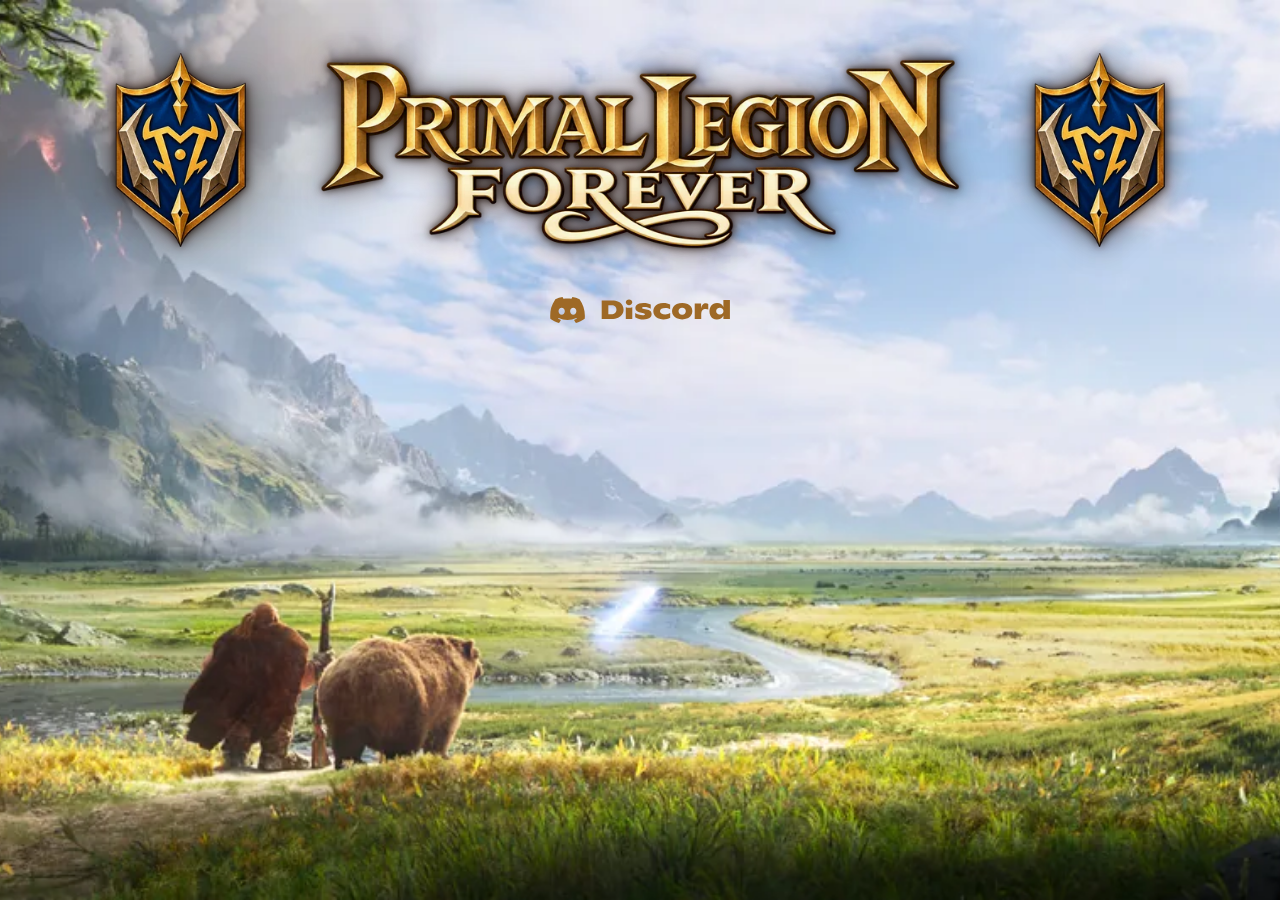
==== website/index.html @ ad6143e6 "Add initial version of the Primal Legion Forever website - Responsive single-page site (website/inde" ====
<!DOCTYPE html>
<html lang="en">
<head>
  <meta charset="utf-8">
  <meta name="viewport" content="width=device-width, initial-scale=1">
  <title>Primal Legion Forever</title>
  <meta name="description" content="Primal Legion Forever – World of Warcraft Forever guild">
  <meta name="theme-color" content="#00102d">
  <link rel="icon" type="image/png" href="images/favicon.png">
  <link rel="preload" as="image" type="image/webp"
        imagesrcset="images/bg-1280.webp 1280w, images/bg-1920.webp 1920w, images/bg-2560.webp 2560w, images/bg-3840.webp 3840w"
        imagesizes="100vw" media="(orientation: landscape)">
  <style>
    /* Color scheme derived from the guild logo (gold/cream/brown) and guild symbol (royal blue/navy) */
    :root {
      --gold-light: #fae5a0;
      --gold:       #f0c972;
      --gold-mid:   #c69547;
      --gold-dark:  #9e6926;
      --bronze:     #764a15;
      --cream:      #fdf7cd;
      --brown-dark: #1a0900;
      --royal-blue: #002355;
      --navy:       #011a41;
      --navy-deep:  #00102d;

      /* Sizes of the crest (logo + symbols) */
      --logo-w: min(56vw, 900px, 72svh);
      --symbol-w: calc(var(--logo-w) * 0.3);
      --crest-gap: clamp(1rem, 3vw, 3.5rem);
    }

    *, *::before, *::after { box-sizing: border-box; }

    html {
      background: var(--navy-deep); /* shown while the background image loads */
    }
    body {
      margin: 0;
      min-height: 100%;
      color: var(--cream);
      font-family: Georgia, "Times New Roman", serif;
    }

    /* Full-viewport background image */
    .background {
      position: fixed;
      inset: 0;
      z-index: -1;
    }
    .background img {
      width: 100%;
      height: 100%;
      object-fit: cover;
      object-position: 29% 50%; /* keep dwarf & bear in view when cropped */
      display: block;
    }

    main {
      position: relative;
      min-height: 100svh;
    }

    /* Crest: centered horizontally, vertically centered in the top third */
    .crest {
      position: absolute;
      top: 0;
      left: 0;
      right: 0;
      height: 33.333svh;
      display: flex;
      align-items: center;
      justify-content: center;
      gap: var(--crest-gap);
      padding: 0 1rem;
    }
    .crest img {
      display: block;
      width: 100%;
      height: auto;
      /* Medium dark glow following the image outline (alpha channel) */
      filter:
        drop-shadow(0 0 4px rgb(26 9 0 / 0.9))
        drop-shadow(0 0 14px rgb(26 9 0 / 0.65));
    }
    .crest-center { position: relative; width: var(--logo-w); flex: 0 0 auto; }
    .crest .logo { margin: 0; }
    .crest .symbol { width: var(--symbol-w); flex: 0 0 auto; }

    /* Countdown + Discord link, hanging below the logo
       (absolute, so the logo keeps its position in the top third) */
    .below-logo {
      --below-gap: clamp(1rem, 3vw, 2.5rem);
      position: absolute;
      top: 100%;
      left: 50%;
      transform: translateX(-50%);
      display: flex;
      flex-direction: column;
      align-items: center;
      font-size: clamp(1.4rem, 2.6vw, 2.6rem);
    }

    /* Countdown to the WoW Forever release */
    .countdown {
      position: relative; /* anchor for the tooltip */
      margin-top: var(--below-gap);
      padding: 0.2em 0.4em 0.4em 0; /* top right bottom left */
      display: flex;
      gap: 0.9em;
      background: rgb(255 255 255 / 0.8);
      border-radius: 0.25em;
      color: var(--gold-dark);
      white-space: nowrap;
      cursor: default;
    }
    .countdown[hidden] { display: none; }
    .countdown .unit { display: flex; flex-direction: column; align-items: center; min-width: 2.2em; }
    .countdown .value { font-weight: bold; line-height: 1.1; font-variant-numeric: tabular-nums; }
    .countdown .label {
      font-size: max(0.38em, 0.7rem);
      text-transform: uppercase;
      letter-spacing: 0.06em;
      color: var(--bronze);
    }

    /* Discord link (SVG recolored to --gold-dark by tools/build_images.py) */
    .discord {
      position: relative; /* anchor for the tooltip */
      display: block;
      margin-top: var(--below-gap);
    }
    .discord img {
      display: block;
      width: 5.4em; /* relative to the countdown font size */
      height: auto;
      filter: none; /* no glow (overrides .crest img) */
      transition: transform 0.15s ease;
    }
    .discord:hover img,
    .discord:focus-visible img { transform: scale(1.06); }

    /* Tooltips: navy + gold border (shield colors), cream text, small arrow.
       Placement: countdown = left (wide screens) / top (narrow), Discord = below. */
    .tooltip {
      --arrow: 8px;
      position: absolute;
      z-index: 10;
      padding: 0.45em 0.9em;
      background: rgb(0 16 45 / 0.9); /* --navy-deep 90% */
      border: 1px solid var(--gold-mid);
      border-radius: 0.25rem;
      box-shadow: 0 2px 10px rgb(0 0 0 / 0.45);
      color: var(--cream);
      font-size: 0.95rem;
      font-weight: normal;
      letter-spacing: 0.03em;
      line-height: 1.2;
      white-space: nowrap;
      pointer-events: none;
      opacity: 0;
      visibility: hidden;
      transition: opacity 0.15s ease, translate 0.15s ease, visibility 0.15s;
    }
    /* Arrow: rotated square with the gold border on the two outer sides */
    .tooltip::before {
      content: "";
      position: absolute;
      width: var(--arrow);
      height: var(--arrow);
      background: inherit;
      border: inherit;
      border-width: 0;
    }

    /* Below (Discord) */
    .tooltip-bottom {
      top: calc(100% + 10px);
      left: 50%;
      transform: translateX(-50%);
      translate: 0 6px; /* slide up toward the element */
    }
    .tooltip-bottom::before {
      bottom: 100%;
      left: 50%;
      transform: translate(-50%, 50%) rotate(45deg);
      border-top-width: 1px;
      border-left-width: 1px;
    }

    /* Left (countdown on wide screens) */
    .tooltip-side {
      right: calc(100% + 12px);
      top: 50%;
      transform: translateY(-50%);
      translate: -6px 0; /* slide right toward the element */
    }
    .tooltip-side::before {
      left: 100%;
      top: 50%;
      transform: translate(-50%, -50%) rotate(45deg);
      border-top-width: 1px;
      border-right-width: 1px;
    }

    /* Top (countdown on narrow screens) */
    @media (max-width: 900px) {
      .tooltip-side {
        right: auto;
        top: auto;
        bottom: calc(100% + 10px);
        left: 50%;
        transform: translateX(-50%);
        translate: 0 -6px; /* slide down toward the element */
      }
      .tooltip-side::before {
        left: 50%;
        top: 100%;
        transform: translate(-50%, -50%) rotate(45deg);
        border-top-width: 0;
        border-right-width: 1px;
        border-bottom-width: 1px;
      }
    }

    /* Show: hover (mouse), keyboard focus, or tap on touch devices (.show-tip, set by script) */
    @media (hover: hover) {
      .countdown:hover .tooltip,
      .discord:hover .tooltip { opacity: 1; visibility: visible; translate: 0 0; }
    }
    .countdown:focus-visible .tooltip,
    .discord:focus-visible .tooltip,
    .countdown.show-tip .tooltip { opacity: 1; visibility: visible; translate: 0 0; }

    @media (prefers-reduced-motion: reduce) {
      .tooltip { transition: none; }
    }

    /* Phones / narrow screens: one symbol above the logo */
    @media (max-width: 700px) {
      :root {
        --logo-w: min(90vw, 560px);
        --symbol-w: min(26vw, 160px);
        --crest-gap: 0.5rem;
      }
      .crest {
        flex-direction: column;
        height: auto;
        min-height: 33.333svh;
        padding-top: 1.5rem;
      }
      .crest .symbol-right { display: none; }
    }
  </style>
</head>
<body>
  <picture class="background">
    <source type="image/webp" media="(orientation: portrait)"
            srcset="images/bg-portrait-450.webp 450w, images/bg-portrait-900.webp 900w"
            sizes="56.25vh">
    <source media="(orientation: portrait)"
            srcset="images/bg-portrait-450.jpg 450w, images/bg-portrait-900.jpg 900w"
            sizes="56.25vh">
    <source type="image/webp"
            srcset="images/bg-1280.webp 1280w, images/bg-1920.webp 1920w, images/bg-2560.webp 2560w, images/bg-3840.webp 3840w"
            sizes="100vw">
    <img src="images/bg-1920.jpg"
         srcset="images/bg-1280.jpg 1280w, images/bg-1920.jpg 1920w, images/bg-2560.jpg 2560w, images/bg-3840.jpg 3840w"
         sizes="100vw" alt="" fetchpriority="high">
  </picture>

  <main>
    <header class="crest">
      <picture class="symbol symbol-left">
        <source type="image/webp" srcset="images/symbol-256.webp 256w, images/symbol-512.webp 512w" sizes="(max-width: 700px) 26vw, 17vw">
        <img src="images/symbol-512.png" srcset="images/symbol-256.png 256w, images/symbol-512.png 512w"
             sizes="(max-width: 700px) 26vw, 17vw" alt="Primal Legion guild symbol" width="512" height="512">
      </picture>

      <div class="crest-center">
        <h1 class="logo">
          <picture>
            <source type="image/webp" srcset="images/logo-800.webp 800w, images/logo-1600.webp 1600w" sizes="(max-width: 700px) 90vw, 56vw">
            <img src="images/logo-1600.png" srcset="images/logo-800.png 800w, images/logo-1600.png 1600w"
                 sizes="(max-width: 700px) 90vw, 56vw" alt="Primal Legion Forever" width="1600" height="533">
          </picture>
        </h1>

        <div class="below-logo">
          <!-- Shown by the script below; stays hidden without JavaScript or after release -->
          <div class="countdown" id="countdown" lang="de" tabindex="0" role="timer" aria-describedby="countdown-tip" hidden>
            <span class="tooltip tooltip-side" id="countdown-tip" role="tooltip">Primal Legion Forever in ...</span>
            <div class="unit"><span class="value" data-part="days">0</span><span class="label" data-label="days">Tage</span></div>
            <div class="unit"><span class="value" data-part="hours">00</span><span class="label" data-label="hours">Stunden</span></div>
            <div class="unit"><span class="value" data-part="minutes">00</span><span class="label" data-label="minutes">Minuten</span></div>
            <div class="unit"><span class="value" data-part="seconds">00</span><span class="label" data-label="seconds">Sekunden</span></div>
          </div>

          <a class="discord" href="https://discord.gg/gnGRPBTTb" target="_blank" rel="noopener noreferrer"
             aria-describedby="discord-tip">
            <img src="images/discord.svg" alt="Primal Legion Discord Server" width="191" height="28">
            <span class="tooltip tooltip-bottom" id="discord-tip" role="tooltip">Primal Legion Discord Server</span>
          </a>
        </div>
      </div>

      <picture class="symbol symbol-right" aria-hidden="true">
        <source type="image/webp" srcset="images/symbol-256.webp 256w, images/symbol-512.webp 512w" sizes="17vw">
        <img src="images/symbol-512.png" srcset="images/symbol-256.png 256w, images/symbol-512.png 512w"
             sizes="17vw" alt="" width="512" height="512">
      </picture>
    </header>
  </main>

  <script>
    // Countdown to the WoW Forever release: 4 Nov 2026, 15:00 PST (UTC-8) = 23:00 UTC.
    // Date math in UTC milliseconds, so it is correct in every user time zone.
    (function () {
      const RELEASE = Date.UTC(2026, 10, 4, 23, 0, 0); // month is 0-based: 10 = November
      const LABELS = {
        days:    ["Tag", "Tage"],
        hours:   ["Stunde", "Stunden"],
        minutes: ["Minute", "Minuten"],
        seconds: ["Sekunde", "Sekunden"]
      };

      const box = document.getElementById("countdown");
      const parts = {}, labels = {};
      for (const key in LABELS) {
        parts[key] = box.querySelector('[data-part="' + key + '"]');
        labels[key] = box.querySelector('[data-label="' + key + '"]');
      }

      let timer;
      function tick() {
        const remaining = Math.floor((RELEASE - Date.now()) / 1000);
        if (remaining <= 0) {
          box.hidden = true;
          clearInterval(timer);
          return;
        }
        const values = {
          days:    Math.floor(remaining / 86400),
          hours:   Math.floor(remaining / 3600) % 24,
          minutes: Math.floor(remaining / 60) % 60,
          seconds: remaining % 60
        };
        for (const key in values) {
          const v = values[key];
          parts[key].textContent = key === "days" ? v : String(v).padStart(2, "0");
          labels[key].textContent = LABELS[key][v === 1 ? 0 : 1];
        }
        box.hidden = false;
      }

      tick();
      if (!box.hidden) timer = setInterval(tick, 1000);

      // Touch devices (no hover): tap the countdown to toggle its tooltip, tap elsewhere to close
      if (window.matchMedia("(hover: none)").matches) {
        box.addEventListener("click", function (e) {
          e.stopPropagation();
          box.classList.toggle("show-tip");
        });
        document.addEventListener("click", function () {
          box.classList.remove("show-tip");
        });
      }
    })();
  </script>
</body>
</html>
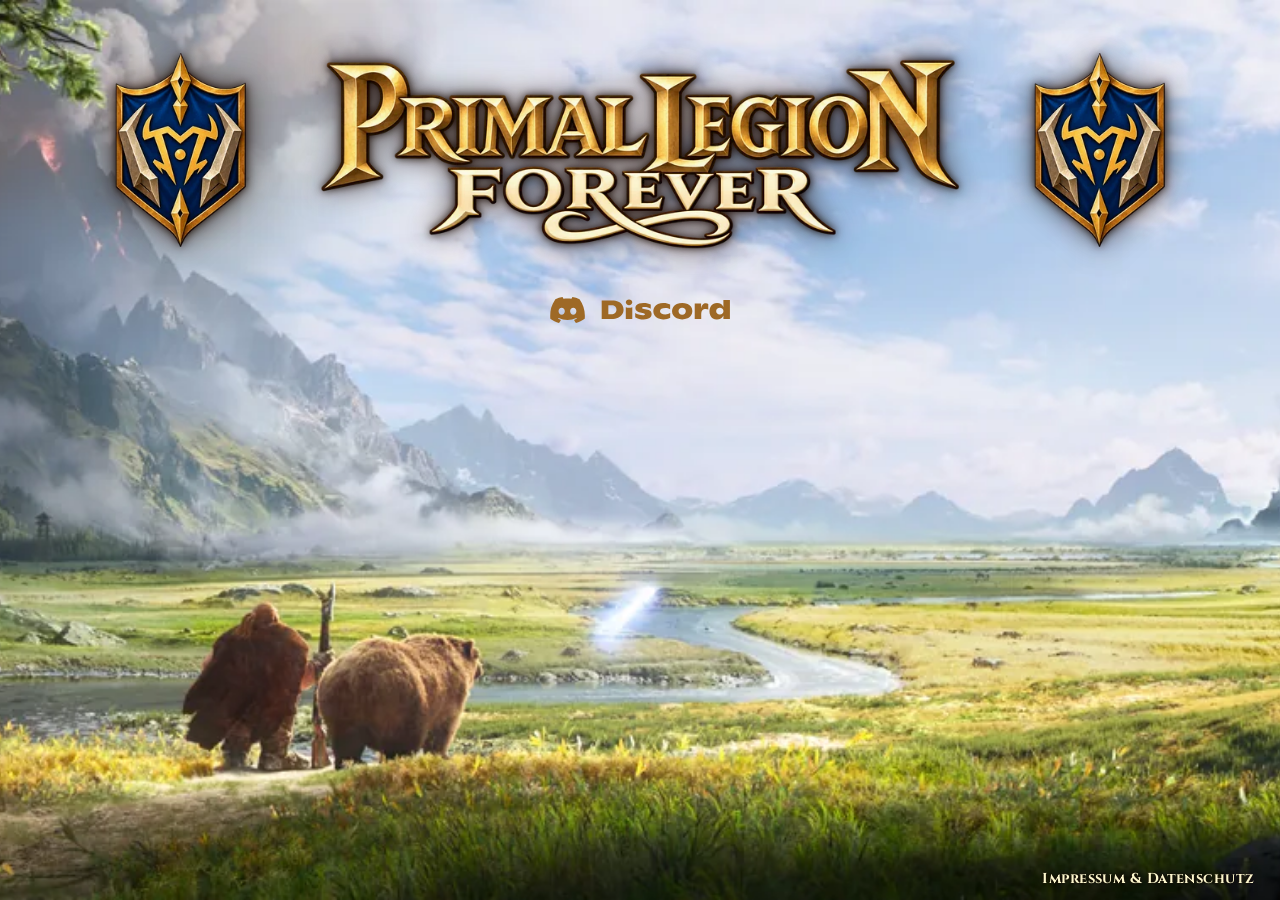
==== commit 9b5c603c: "Add Impressum page, external stylesheet, self-hosted fonts and tooltip delay - Move all CSS from ind" ====
--- a/website/index.html
+++ b/website/index.html
@@ -10,248 +10,7 @@
   <link rel="preload" as="image" type="image/webp"
         imagesrcset="images/bg-1280.webp 1280w, images/bg-1920.webp 1920w, images/bg-2560.webp 2560w, images/bg-3840.webp 3840w"
         imagesizes="100vw" media="(orientation: landscape)">
-  <style>
-    /* Color scheme derived from the guild logo (gold/cream/brown) and guild symbol (royal blue/navy) */
-    :root {
-      --gold-light: #fae5a0;
-      --gold:       #f0c972;
-      --gold-mid:   #c69547;
-      --gold-dark:  #9e6926;
-      --bronze:     #764a15;
-      --cream:      #fdf7cd;
-      --brown-dark: #1a0900;
-      --royal-blue: #002355;
-      --navy:       #011a41;
-      --navy-deep:  #00102d;
-
-      /* Sizes of the crest (logo + symbols) */
-      --logo-w: min(56vw, 900px, 72svh);
-      --symbol-w: calc(var(--logo-w) * 0.3);
-      --crest-gap: clamp(1rem, 3vw, 3.5rem);
-    }
-
-    *, *::before, *::after { box-sizing: border-box; }
-
-    html {
-      background: var(--navy-deep); /* shown while the background image loads */
-    }
-    body {
-      margin: 0;
-      min-height: 100%;
-      color: var(--cream);
-      font-family: Georgia, "Times New Roman", serif;
-    }
-
-    /* Full-viewport background image */
-    .background {
-      position: fixed;
-      inset: 0;
-      z-index: -1;
-    }
-    .background img {
-      width: 100%;
-      height: 100%;
-      object-fit: cover;
-      object-position: 29% 50%; /* keep dwarf & bear in view when cropped */
-      display: block;
-    }
-
-    main {
-      position: relative;
-      min-height: 100svh;
-    }
-
-    /* Crest: centered horizontally, vertically centered in the top third */
-    .crest {
-      position: absolute;
-      top: 0;
-      left: 0;
-      right: 0;
-      height: 33.333svh;
-      display: flex;
-      align-items: center;
-      justify-content: center;
-      gap: var(--crest-gap);
-      padding: 0 1rem;
-    }
-    .crest img {
-      display: block;
-      width: 100%;
-      height: auto;
-      /* Medium dark glow following the image outline (alpha channel) */
-      filter:
-        drop-shadow(0 0 4px rgb(26 9 0 / 0.9))
-        drop-shadow(0 0 14px rgb(26 9 0 / 0.65));
-    }
-    .crest-center { position: relative; width: var(--logo-w); flex: 0 0 auto; }
-    .crest .logo { margin: 0; }
-    .crest .symbol { width: var(--symbol-w); flex: 0 0 auto; }
-
-    /* Countdown + Discord link, hanging below the logo
-       (absolute, so the logo keeps its position in the top third) */
-    .below-logo {
-      --below-gap: clamp(1rem, 3vw, 2.5rem);
-      position: absolute;
-      top: 100%;
-      left: 50%;
-      transform: translateX(-50%);
-      display: flex;
-      flex-direction: column;
-      align-items: center;
-      font-size: clamp(1.4rem, 2.6vw, 2.6rem);
-    }
-
-    /* Countdown to the WoW Forever release */
-    .countdown {
-      position: relative; /* anchor for the tooltip */
-      margin-top: var(--below-gap);
-      padding: 0.2em 0.4em 0.4em 0; /* top right bottom left */
-      display: flex;
-      gap: 0.9em;
-      background: rgb(255 255 255 / 0.8);
-      border-radius: 0.25em;
-      color: var(--gold-dark);
-      white-space: nowrap;
-      cursor: default;
-    }
-    .countdown[hidden] { display: none; }
-    .countdown .unit { display: flex; flex-direction: column; align-items: center; min-width: 2.2em; }
-    .countdown .value { font-weight: bold; line-height: 1.1; font-variant-numeric: tabular-nums; }
-    .countdown .label {
-      font-size: max(0.38em, 0.7rem);
-      text-transform: uppercase;
-      letter-spacing: 0.06em;
-      color: var(--bronze);
-    }
-
-    /* Discord link (SVG recolored to --gold-dark by tools/build_images.py) */
-    .discord {
-      position: relative; /* anchor for the tooltip */
-      display: block;
-      margin-top: var(--below-gap);
-    }
-    .discord img {
-      display: block;
-      width: 5.4em; /* relative to the countdown font size */
-      height: auto;
-      filter: none; /* no glow (overrides .crest img) */
-      transition: transform 0.15s ease;
-    }
-    .discord:hover img,
-    .discord:focus-visible img { transform: scale(1.06); }
-
-    /* Tooltips: navy + gold border (shield colors), cream text, small arrow.
-       Placement: countdown = left (wide screens) / top (narrow), Discord = below. */
-    .tooltip {
-      --arrow: 8px;
-      position: absolute;
-      z-index: 10;
-      padding: 0.45em 0.9em;
-      background: rgb(0 16 45 / 0.9); /* --navy-deep 90% */
-      border: 1px solid var(--gold-mid);
-      border-radius: 0.25rem;
-      box-shadow: 0 2px 10px rgb(0 0 0 / 0.45);
-      color: var(--cream);
-      font-size: 0.95rem;
-      font-weight: normal;
-      letter-spacing: 0.03em;
-      line-height: 1.2;
-      white-space: nowrap;
-      pointer-events: none;
-      opacity: 0;
-      visibility: hidden;
-      transition: opacity 0.15s ease, translate 0.15s ease, visibility 0.15s;
-    }
-    /* Arrow: rotated square with the gold border on the two outer sides */
-    .tooltip::before {
-      content: "";
-      position: absolute;
-      width: var(--arrow);
-      height: var(--arrow);
-      background: inherit;
-      border: inherit;
-      border-width: 0;
-    }
-
-    /* Below (Discord) */
-    .tooltip-bottom {
-      top: calc(100% + 10px);
-      left: 50%;
-      transform: translateX(-50%);
-      translate: 0 6px; /* slide up toward the element */
-    }
-    .tooltip-bottom::before {
-      bottom: 100%;
-      left: 50%;
-      transform: translate(-50%, 50%) rotate(45deg);
-      border-top-width: 1px;
-      border-left-width: 1px;
-    }
-
-    /* Left (countdown on wide screens) */
-    .tooltip-side {
-      right: calc(100% + 12px);
-      top: 50%;
-      transform: translateY(-50%);
-      translate: -6px 0; /* slide right toward the element */
-    }
-    .tooltip-side::before {
-      left: 100%;
-      top: 50%;
-      transform: translate(-50%, -50%) rotate(45deg);
-      border-top-width: 1px;
-      border-right-width: 1px;
-    }
-
-    /* Top (countdown on narrow screens) */
-    @media (max-width: 900px) {
-      .tooltip-side {
-        right: auto;
-        top: auto;
-        bottom: calc(100% + 10px);
-        left: 50%;
-        transform: translateX(-50%);
-        translate: 0 -6px; /* slide down toward the element */
-      }
-      .tooltip-side::before {
-        left: 50%;
-        top: 100%;
-        transform: translate(-50%, -50%) rotate(45deg);
-        border-top-width: 0;
-        border-right-width: 1px;
-        border-bottom-width: 1px;
-      }
-    }
-
-    /* Show: hover (mouse), keyboard focus, or tap on touch devices (.show-tip, set by script) */
-    @media (hover: hover) {
-      .countdown:hover .tooltip,
-      .discord:hover .tooltip { opacity: 1; visibility: visible; translate: 0 0; }
-    }
-    .countdown:focus-visible .tooltip,
-    .discord:focus-visible .tooltip,
-    .countdown.show-tip .tooltip { opacity: 1; visibility: visible; translate: 0 0; }
-
-    @media (prefers-reduced-motion: reduce) {
-      .tooltip { transition: none; }
-    }
-
-    /* Phones / narrow screens: one symbol above the logo */
-    @media (max-width: 700px) {
-      :root {
-        --logo-w: min(90vw, 560px);
-        --symbol-w: min(26vw, 160px);
-        --crest-gap: 0.5rem;
-      }
-      .crest {
-        flex-direction: column;
-        height: auto;
-        min-height: 33.333svh;
-        padding-top: 1.5rem;
-      }
-      .crest .symbol-right { display: none; }
-    }
-  </style>
+  <link rel="stylesheet" href="style.css">
 </head>
 <body>
   <picture class="background">
@@ -310,6 +69,10 @@
              sizes="17vw" alt="" width="512" height="512">
       </picture>
     </header>
+
+    <footer class="site-footer">
+      <a class="page-link" href="impressum.html">Impressum &amp; Datenschutz</a>
+    </footer>
   </main>
 
   <script>
--- a/website/style.css
+++ b/website/style.css
@@ -0,0 +1,369 @@
+/* Primal Legion Forever – styles for index.html */
+/* Color scheme derived from the guild logo (gold/cream/brown) and guild symbol (royal blue/navy) */
+:root {
+  /* Fonts: Cinzel (logo-like capitals) for captions/links, EB Garamond for running text */
+  --font-display: "Cinzel", Georgia, "Times New Roman", serif;
+  --font-text:    "EB Garamond", Georgia, "Times New Roman", serif;
+
+  --gold-light: #fae5a0;
+  --gold:       #f0c972;
+  --gold-mid:   #c69547;
+  --gold-dark:  #9e6926;
+  --bronze:     #764a15;
+  --cream:      #fdf7cd;
+  --brown-dark: #1a0900;
+  --royal-blue: #002355;
+  --navy:       #011a41;
+  --navy-deep:  #00102d;
+
+  /* Sizes of the crest (logo + symbols) */
+  --logo-w: min(56vw, 900px, 72svh);
+  --symbol-w: calc(var(--logo-w) * 0.3);
+  --crest-gap: clamp(1rem, 3vw, 3.5rem);
+}
+
+/* Self-hosted fonts (SIL OFL, see fonts/OFL-*.txt) – no external font services (privacy) */
+@font-face {
+  font-family: "Cinzel";
+  src: url("fonts/cinzel-latin-400-normal.woff2") format("woff2");
+  font-weight: 400;
+  font-style: normal;
+  font-display: swap;
+}
+@font-face {
+  font-family: "Cinzel";
+  src: url("fonts/cinzel-latin-700-normal.woff2") format("woff2");
+  font-weight: 700;
+  font-style: normal;
+  font-display: swap;
+}
+@font-face {
+  font-family: "EB Garamond";
+  src: url("fonts/eb-garamond-latin-400-normal.woff2") format("woff2");
+  font-weight: 400;
+  font-style: normal;
+  font-display: swap;
+}
+@font-face {
+  font-family: "EB Garamond";
+  src: url("fonts/eb-garamond-latin-700-normal.woff2") format("woff2");
+  font-weight: 700;
+  font-style: normal;
+  font-display: swap;
+}
+
+*, *::before, *::after { box-sizing: border-box; }
+
+html {
+  background: var(--navy-deep); /* shown while the background image loads */
+  overflow-y: scroll; /* always show the vertical scrollbar, so pages don't shift when switching */
+}
+body {
+  margin: 0;
+  min-height: 100%;
+  color: var(--cream);
+  font-family: Georgia, "Times New Roman", serif;
+}
+
+/* Full-viewport background image */
+.background {
+  position: fixed;
+  inset: 0;
+  z-index: -1;
+}
+.background img {
+  width: 100%;
+  height: 100%;
+  object-fit: cover;
+  object-position: 29% 50%; /* keep dwarf & bear in view when cropped */
+  display: block;
+}
+
+main {
+  position: relative;
+  min-height: 100svh;
+}
+
+/* Crest: centered horizontally, vertically centered in the top third */
+.crest {
+  position: absolute;
+  top: 0;
+  left: 0;
+  right: 0;
+  height: 33.333svh;
+  display: flex;
+  align-items: center;
+  justify-content: center;
+  gap: var(--crest-gap);
+  padding: 0 1rem;
+}
+.crest img {
+  display: block;
+  width: 100%;
+  height: auto;
+  /* Medium dark glow following the image outline (alpha channel) */
+  filter:
+    drop-shadow(0 0 4px rgb(26 9 0 / 0.9))
+    drop-shadow(0 0 14px rgb(26 9 0 / 0.65));
+}
+.crest-center { position: relative; width: var(--logo-w); flex: 0 0 auto; }
+.crest .logo { margin: 0; }
+.crest .symbol { width: var(--symbol-w); flex: 0 0 auto; }
+
+/* Countdown + Discord link, hanging below the logo
+   (absolute, so the logo keeps its position in the top third) */
+.below-logo {
+  --below-gap: clamp(1rem, 3vw, 2.5rem);
+  position: absolute;
+  top: 100%;
+  left: 50%;
+  transform: translateX(-50%);
+  display: flex;
+  flex-direction: column;
+  align-items: center;
+  font-size: clamp(1.4rem, 2.6vw, 2.6rem);
+}
+
+/* Countdown to the WoW Forever release */
+.countdown {
+  position: relative; /* anchor for the tooltip */
+  margin-top: var(--below-gap);
+  padding: 0.2em 0.4em 0.4em 0; /* top right bottom left */
+  display: flex;
+  gap: 0.9em;
+  background: rgb(255 255 255 / 0.8);
+  border-radius: 0.25em;
+  color: var(--gold-dark);
+  white-space: nowrap;
+  cursor: default;
+}
+.countdown[hidden] { display: none; }
+.countdown .unit { display: flex; flex-direction: column; align-items: center; min-width: 2.2em; }
+.countdown .value { font-weight: bold; line-height: 1.1; font-variant-numeric: tabular-nums; }
+.countdown .label {
+  font-size: max(0.38em, 0.7rem);
+  text-transform: uppercase;
+  letter-spacing: 0.06em;
+  color: var(--bronze);
+}
+
+/* Discord link (SVG recolored to --gold-dark by tools/build_images.py) */
+.discord {
+  position: relative; /* anchor for the tooltip */
+  display: block;
+  margin-top: var(--below-gap);
+}
+.discord img {
+  display: block;
+  width: 5.4em; /* relative to the countdown font size */
+  height: auto;
+  filter: none; /* no glow (overrides .crest img) */
+  transition: transform 0.15s ease;
+}
+.discord:hover img,
+.discord:focus-visible img { transform: scale(1.06); }
+
+/* Tooltips: navy + gold border (shield colors), cream text, small arrow.
+   Placement: countdown = left (wide screens) / top (narrow), Discord = below. */
+.tooltip {
+  --arrow: 8px;
+  position: absolute;
+  z-index: 10;
+  padding: 0.45em 0.9em;
+  background: rgb(0 16 45 / 0.9); /* --navy-deep 90% */
+  border: 1px solid var(--gold-mid);
+  border-radius: 0.25rem;
+  box-shadow: 0 2px 10px rgb(0 0 0 / 0.45);
+  color: var(--cream);
+  font-size: 0.95rem;
+  font-weight: normal;
+  letter-spacing: 0.03em;
+  line-height: 1.2;
+  white-space: nowrap;
+  pointer-events: none;
+  opacity: 0;
+  visibility: hidden;
+  transition: opacity 0.15s ease, translate 0.15s ease, visibility 0.15s;
+}
+/* Arrow: rotated square with the gold border on the two outer sides */
+.tooltip::before {
+  content: "";
+  position: absolute;
+  width: var(--arrow);
+  height: var(--arrow);
+  background: inherit;
+  border: inherit;
+  border-width: 0;
+}
+
+/* Below (Discord) */
+.tooltip-bottom {
+  top: calc(100% + 10px);
+  left: 50%;
+  transform: translateX(-50%);
+  translate: 0 6px; /* slide up toward the element */
+}
+.tooltip-bottom::before {
+  bottom: 100%;
+  left: 50%;
+  transform: translate(-50%, 50%) rotate(45deg);
+  border-top-width: 1px;
+  border-left-width: 1px;
+}
+
+/* Left (countdown on wide screens) */
+.tooltip-side {
+  right: calc(100% + 12px);
+  top: 50%;
+  transform: translateY(-50%);
+  translate: -6px 0; /* slide right toward the element */
+}
+.tooltip-side::before {
+  left: 100%;
+  top: 50%;
+  transform: translate(-50%, -50%) rotate(45deg);
+  border-top-width: 1px;
+  border-right-width: 1px;
+}
+
+/* Top (countdown on narrow screens) */
+@media (max-width: 900px) {
+  .tooltip-side {
+    right: auto;
+    top: auto;
+    bottom: calc(100% + 10px);
+    left: 50%;
+    transform: translateX(-50%);
+    translate: 0 -6px; /* slide down toward the element */
+  }
+  .tooltip-side::before {
+    left: 50%;
+    top: 100%;
+    transform: translate(-50%, -50%) rotate(45deg);
+    border-top-width: 0;
+    border-right-width: 1px;
+    border-bottom-width: 1px;
+  }
+}
+
+/* Show: hover (mouse, after a short delay), keyboard focus or tap on touch devices
+   (.show-tip, set by script) immediately. Hiding is always immediate. */
+@media (hover: hover) {
+  .countdown:hover .tooltip,
+  .discord:hover .tooltip {
+    opacity: 1;
+    visibility: visible;
+    translate: 0 0;
+    transition-delay: 400ms;
+  }
+}
+.countdown:focus-visible .tooltip,
+.discord:focus-visible .tooltip,
+.countdown.show-tip .tooltip { opacity: 1; visibility: visible; translate: 0 0; transition-delay: 0s; }
+
+@media (prefers-reduced-motion: reduce) {
+  .tooltip { transition-duration: 0s; } /* no animation, but keep the hover delay */
+}
+
+/* Phones / narrow screens: one symbol above the logo */
+@media (max-width: 700px) {
+  :root {
+    --logo-w: min(90vw, 560px);
+    --symbol-w: min(26vw, 160px);
+    --crest-gap: 0.5rem;
+  }
+  .crest {
+    flex-direction: column;
+    height: auto;
+    min-height: 33.333svh;
+    padding-top: 1.5rem;
+  }
+  .crest .symbol-right { display: none; }
+}
+
+/* ---------- Footer link (index.html) and back link (impressum.html) ---------- */
+.site-footer {
+  position: absolute;
+  bottom: 0;
+  left: 0;
+  right: 0;
+  padding: 0.75rem clamp(1rem, 2vw, 1.75rem);
+  text-align: right;
+}
+.page-link {
+  color: var(--cream);
+  font-family: var(--font-display);
+  font-weight: 700;
+  font-size: 0.9rem;
+  letter-spacing: 0.03em;
+  text-decoration: none;
+  text-shadow: 0 0 3px rgb(26 9 0 / 0.95), 0 0 8px rgb(26 9 0 / 0.7);
+}
+.page-link:hover,
+.page-link:focus-visible { color: var(--gold-light); text-decoration: underline; }
+
+/* ---------- Impressum page ---------- */
+.page-impressum .crest { position: relative; } /* in flow, so the boxes follow below */
+.crest .logo-link { display: block; }
+
+/* Visually hidden, but read by screen readers */
+.sr-only {
+  position: absolute;
+  width: 1px;
+  height: 1px;
+  overflow: hidden;
+  clip-path: inset(50%);
+  white-space: nowrap;
+}
+
+/* Two boxes side by side, same look as the countdown box */
+.info-boxes {
+  display: flex;
+  align-items: flex-start; /* each box as high as its content */
+  gap: clamp(1rem, 2.5vw, 2rem);
+  max-width: 1200px;
+  margin: clamp(1rem, 3vw, 2.5rem) auto 0;
+  padding: 0 1rem;
+}
+.info-box {
+  flex: 1 1 0;
+  min-width: 0;
+  padding: 1.1rem 1.5rem 1.4rem;
+  background: rgb(255 255 255 / 0.8);
+  border-radius: 0.6rem;
+  color: var(--brown-dark);
+  font-family: var(--font-text);
+  font-size: 1.1rem;
+  line-height: 1.5;
+  overflow-wrap: break-word;
+}
+.info-box h2,
+.info-box h3 { font-family: var(--font-display); font-weight: 700; }
+.info-box h2 {
+  margin: 0 0 0.8rem;
+  color: var(--gold-dark);
+  font-size: 1.35rem;
+  line-height: 1.25;
+}
+.info-box h3 {
+  margin: 1.2rem 0 0.3rem;
+  color: var(--gold-dark);
+  font-size: 1.05rem;
+}
+.info-box p { margin: 0 0 0.8rem; }
+.info-box p:last-child { margin-bottom: 0; }
+.info-box ul { margin: 0.3rem 0 0.8rem; padding-left: 1.3rem; }
+.info-box a { color: var(--gold-dark); }
+.info-box a:hover,
+.info-box a:focus-visible { color: var(--bronze); }
+
+.back-link {
+  padding: clamp(1.25rem, 3vw, 2rem) 1rem 2rem;
+  text-align: center;
+}
+
+/* Phones: boxes stacked vertically */
+@media (max-width: 700px) {
+  .info-boxes { flex-direction: column; }
+  .info-box { padding: 1rem 1.1rem 1.2rem; }
+}
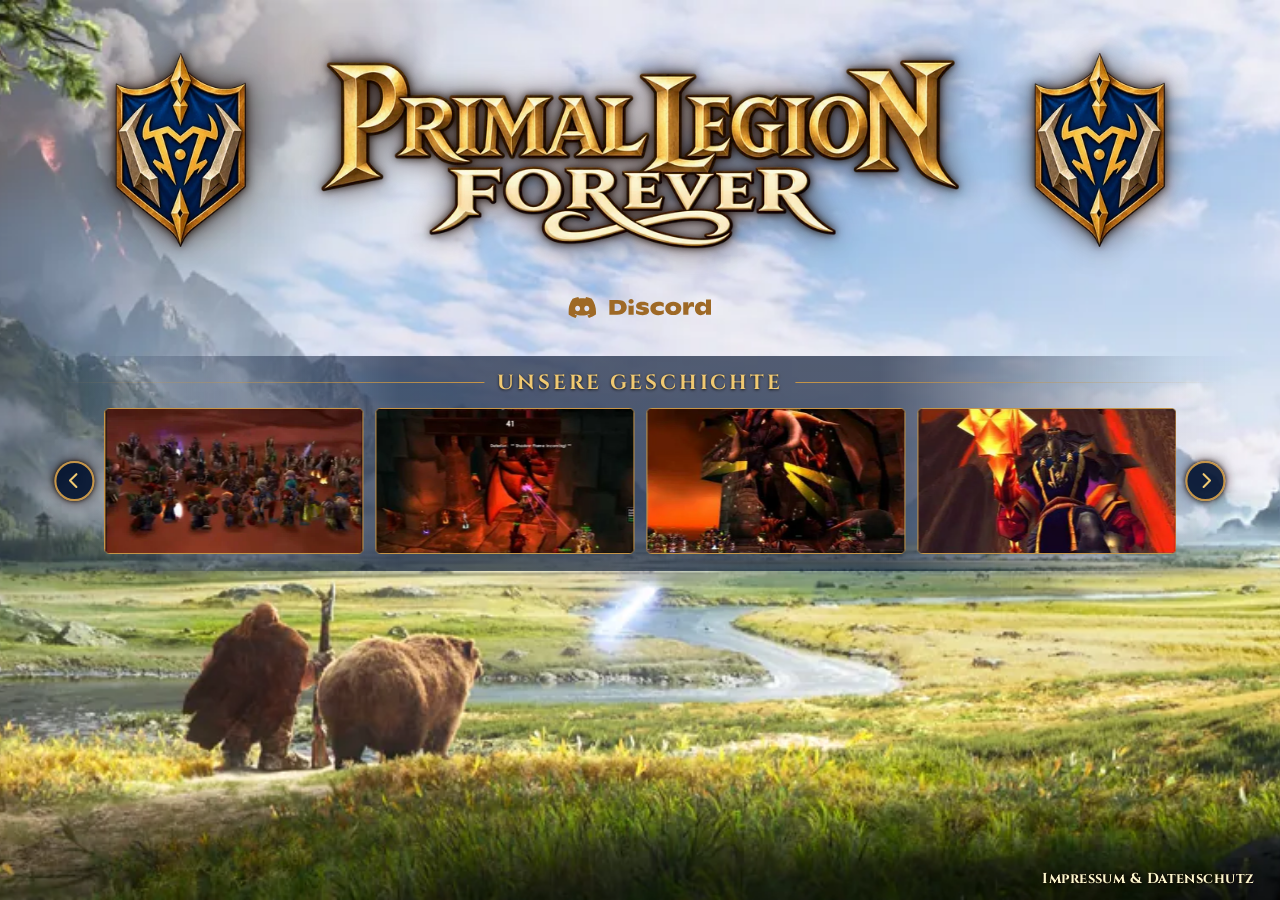
==== commit f8c02f8a: "Add "Unsere Geschichte" video slider to the start page - Slider with 1-5 videos (responsive) of the " ====
--- a/website/index.html
+++ b/website/index.html
@@ -60,6 +60,185 @@
             <img src="images/discord.svg" alt="Primal Legion Discord Server" width="191" height="28">
             <span class="tooltip tooltip-bottom" id="discord-tip" role="tooltip">Primal Legion Discord Server</span>
           </a>
+
+          <!-- Video slider: works as a plain scrollable list without JavaScript (see slider.js) -->
+          <section class="origins" aria-roledescription="carousel" aria-labelledby="origins-title">
+            <h2 class="origins-title" id="origins-title" lang="de">Unsere Geschichte</h2>
+            <div class="origins-stage">
+              <button class="origins-btn origins-prev" type="button" lang="de" aria-label="Vorheriges Video">
+                <svg viewBox="0 0 24 24" aria-hidden="true"><path d="M15 4 7 12l8 8"/></svg>
+              </button>
+              <div class="origins-viewport">
+                <ul class="origins-track">
+                  <li class="origins-item">
+                    <a href="https://www.youtube.com/watch?v=LQnIpH0J2VI" target="_blank" rel="noopener noreferrer">
+                      <picture>
+                        <source type="image/webp" srcset="images/video-LQnIpH0J2VI.webp">
+                        <img src="images/video-LQnIpH0J2VI.jpg" alt="PL MoltenCore Promo 2005" width="480" height="270" decoding="async">
+                      </picture>
+                      <span class="origins-caption" aria-hidden="true">PL MoltenCore Promo 2005</span>
+                    </a>
+                  </li>
+                  <li class="origins-item">
+                    <a href="https://www.youtube.com/watch?v=IfHmNh2KctY" target="_blank" rel="noopener noreferrer">
+                      <picture>
+                        <source type="image/webp" srcset="images/video-IfHmNh2KctY.webp">
+                        <img src="images/video-IfHmNh2KctY.jpg" alt="PL BlackWing Lair 2005" width="480" height="270" decoding="async">
+                      </picture>
+                      <span class="origins-caption" aria-hidden="true">PL BlackWing Lair 2005</span>
+                    </a>
+                  </li>
+                  <li class="origins-item">
+                    <a href="https://www.youtube.com/watch?v=uy8V6CC2S5U" target="_blank" rel="noopener noreferrer">
+                      <picture>
+                        <source type="image/webp" srcset="images/video-uy8V6CC2S5U.webp">
+                        <img src="images/video-uy8V6CC2S5U.jpg" alt="PL BlackWind Lair - Nefarian 2005" width="480" height="270" decoding="async">
+                      </picture>
+                      <span class="origins-caption" aria-hidden="true">PL BlackWind Lair - Nefarian 2005</span>
+                    </a>
+                  </li>
+                  <li class="origins-item">
+                    <a href="https://www.youtube.com/watch?v=1hXHz1bA64c" target="_blank" rel="noopener noreferrer">
+                      <picture>
+                        <source type="image/webp" srcset="images/video-1hXHz1bA64c.webp">
+                        <img src="images/video-1hXHz1bA64c.jpg" alt="PL Sulfaras 2006" width="480" height="270" decoding="async">
+                      </picture>
+                      <span class="origins-caption" aria-hidden="true">PL Sulfaras 2006</span>
+                    </a>
+                  </li>
+                  <li class="origins-item">
+                    <a href="https://www.youtube.com/watch?v=A-9yEaQeovA" target="_blank" rel="noopener noreferrer">
+                      <picture>
+                        <source type="image/webp" srcset="images/video-A-9yEaQeovA.webp">
+                        <img src="images/video-A-9yEaQeovA.jpg" alt="PL AQ20 ServerFirst 2006" width="480" height="270" decoding="async">
+                      </picture>
+                      <span class="origins-caption" aria-hidden="true">PL AQ20 ServerFirst 2006</span>
+                    </a>
+                  </li>
+                  <li class="origins-item">
+                    <a href="https://www.youtube.com/watch?v=ZdQQVecbDc4" target="_blank" rel="noopener noreferrer">
+                      <picture>
+                        <source type="image/webp" srcset="images/video-ZdQQVecbDc4.webp">
+                        <img src="images/video-ZdQQVecbDc4.jpg" alt="PL AQ40 Twins 2006" width="480" height="270" decoding="async">
+                      </picture>
+                      <span class="origins-caption" aria-hidden="true">PL AQ40 Twins 2006</span>
+                    </a>
+                  </li>
+                  <li class="origins-item">
+                    <a href="https://www.youtube.com/watch?v=e0rKSQuHNI4" target="_blank" rel="noopener noreferrer">
+                      <picture>
+                        <source type="image/webp" srcset="images/video-e0rKSQuHNI4.webp">
+                        <img src="images/video-e0rKSQuHNI4.jpg" alt="PL Naxxramas 2006" width="480" height="270" decoding="async">
+                      </picture>
+                      <span class="origins-caption" aria-hidden="true">PL Naxxramas 2006</span>
+                    </a>
+                  </li>
+                  <li class="origins-item">
+                    <a href="https://www.youtube.com/watch?v=RylU3zUkZIk" target="_blank" rel="noopener noreferrer">
+                      <picture>
+                        <source type="image/webp" srcset="images/video-RylU3zUkZIk.webp">
+                        <img src="images/video-RylU3zUkZIk.jpg" alt="PL Kael Thas 2008" width="480" height="270" decoding="async">
+                      </picture>
+                      <span class="origins-caption" aria-hidden="true">PL Kael Thas 2008</span>
+                    </a>
+                  </li>
+                  <li class="origins-item">
+                    <a href="https://www.youtube.com/watch?v=kUvEuuMNxNU" target="_blank" rel="noopener noreferrer">
+                      <picture>
+                        <source type="image/webp" srcset="images/video-kUvEuuMNxNU.webp">
+                        <img src="images/video-kUvEuuMNxNU.jpg" alt="PL Kalecgos Sunwell 2008" width="480" height="270" decoding="async">
+                      </picture>
+                      <span class="origins-caption" aria-hidden="true">PL Kalecgos Sunwell 2008</span>
+                    </a>
+                  </li>
+                  <li class="origins-item">
+                    <a href="https://www.youtube.com/watch?v=YzfbbGQ11Js&amp;t=371s" target="_blank" rel="noopener noreferrer">
+                      <picture>
+                        <source type="image/webp" srcset="images/video-YzfbbGQ11Js.webp">
+                        <img src="images/video-YzfbbGQ11Js.jpg" alt="PL Satharion 3D 2009" width="480" height="270" decoding="async">
+                      </picture>
+                      <span class="origins-caption" aria-hidden="true">PL Satharion 3D 2009</span>
+                    </a>
+                  </li>
+                  <li class="origins-item">
+                    <a href="https://www.youtube.com/watch?v=tc_sbT2fG8U&amp;t=3s" target="_blank" rel="noopener noreferrer">
+                      <picture>
+                        <source type="image/webp" srcset="images/video-tc_sbT2fG8U.webp">
+                        <img src="images/video-tc_sbT2fG8U.jpg" alt="PL Nefarian 10 2011" width="480" height="270" decoding="async">
+                      </picture>
+                      <span class="origins-caption" aria-hidden="true">PL Nefarian 10 2011</span>
+                    </a>
+                  </li>
+                  <li class="origins-item">
+                    <a href="https://www.youtube.com/watch?v=xcqQJuOVKmM" target="_blank" rel="noopener noreferrer">
+                      <picture>
+                        <source type="image/webp" srcset="images/video-xcqQJuOVKmM.webp">
+                        <img src="images/video-xcqQJuOVKmM.jpg" alt="PL Forever 2026" width="480" height="270" decoding="async">
+                      </picture>
+                      <span class="origins-caption" aria-hidden="true">PL Forever 2026</span>
+                    </a>
+                  </li>
+                  <li class="origins-item">
+                    <a href="https://www.youtube.com/watch?v=T4T4LLr75Zg" target="_blank" rel="noopener noreferrer">
+                      <picture>
+                        <source type="image/webp" srcset="images/video-T4T4LLr75Zg.webp">
+                        <img src="images/video-T4T4LLr75Zg.jpg" alt="PL Foredoomed 2005" width="480" height="270" decoding="async">
+                      </picture>
+                      <span class="origins-caption" aria-hidden="true">PL Foredoomed 2005</span>
+                    </a>
+                  </li>
+                  <li class="origins-item">
+                    <a href="https://www.youtube.com/watch?v=u3O42JzSiA8" target="_blank" rel="noopener noreferrer">
+                      <picture>
+                        <source type="image/webp" srcset="images/video-u3O42JzSiA8.webp">
+                        <img src="images/video-u3O42JzSiA8.jpg" alt="PL Foredoomed (2) 2005" width="480" height="270" decoding="async">
+                      </picture>
+                      <span class="origins-caption" aria-hidden="true">PL Foredoomed (2) 2005</span>
+                    </a>
+                  </li>
+                  <li class="origins-item">
+                    <a href="https://www.youtube.com/watch?v=PNkB0OU81BY" target="_blank" rel="noopener noreferrer">
+                      <picture>
+                        <source type="image/webp" srcset="images/video-PNkB0OU81BY.webp">
+                        <img src="images/video-PNkB0OU81BY.jpg" alt="PL Foredoomed (3) 2006" width="480" height="270" decoding="async">
+                      </picture>
+                      <span class="origins-caption" aria-hidden="true">PL Foredoomed (3) 2006</span>
+                    </a>
+                  </li>
+                  <li class="origins-item">
+                    <a href="https://www.youtube.com/watch?v=__Msbi4Ut3M" target="_blank" rel="noopener noreferrer">
+                      <picture>
+                        <source type="image/webp" srcset="images/video-__Msbi4Ut3M.webp">
+                        <img src="images/video-__Msbi4Ut3M.jpg" alt="PL Foredoomed (4) 2006" width="480" height="270" decoding="async">
+                      </picture>
+                      <span class="origins-caption" aria-hidden="true">PL Foredoomed (4) 2006</span>
+                    </a>
+                  </li>
+                  <li class="origins-item">
+                    <a href="https://www.youtube.com/watch?v=lDDt_FVpQ-E" target="_blank" rel="noopener noreferrer">
+                      <picture>
+                        <source type="image/webp" srcset="images/video-lDDt_FVpQ-E.webp">
+                        <img src="images/video-lDDt_FVpQ-E.jpg" alt="PL Foredoomed (5) 2005" width="480" height="270" decoding="async">
+                      </picture>
+                      <span class="origins-caption" aria-hidden="true">PL Foredoomed (5) 2005</span>
+                    </a>
+                  </li>
+                  <li class="origins-item">
+                    <a href="https://www.youtube.com/watch?v=ovCZ68D2dJc" target="_blank" rel="noopener noreferrer">
+                      <picture>
+                        <source type="image/webp" srcset="images/video-ovCZ68D2dJc.webp">
+                        <img src="images/video-ovCZ68D2dJc.jpg" alt="PL Foredoomed (6) 2007" width="480" height="270" decoding="async">
+                      </picture>
+                      <span class="origins-caption" aria-hidden="true">PL Foredoomed (6) 2007</span>
+                    </a>
+                  </li>
+                </ul>
+              </div>
+              <button class="origins-btn origins-next" type="button" lang="de" aria-label="Nächstes Video">
+                <svg viewBox="0 0 24 24" aria-hidden="true"><path d="m9 4 8 8-8 8"/></svg>
+              </button>
+            </div>
+          </section>
         </div>
       </div>
 
@@ -131,5 +310,6 @@
       }
     })();
   </script>
+  <script src="slider.js" defer></script>
 </body>
 </html>
--- a/website/style.css
+++ b/website/style.css
@@ -131,7 +131,7 @@
   padding: 0.2em 0.4em 0.4em 0; /* top right bottom left */
   display: flex;
   gap: 0.9em;
-  background: rgb(255 255 255 / 0.8);
+  background: rgb(255 255 255 / 0.65);
   border-radius: 0.25em;
   color: var(--gold-dark);
   white-space: nowrap;
@@ -155,7 +155,7 @@
 }
 .discord img {
   display: block;
-  width: 5.4em; /* relative to the countdown font size */
+  width: 4.32em; /* relative to the countdown font size */
   height: auto;
   filter: none; /* no glow (overrides .crest img) */
   transition: transform 0.15s ease;
@@ -367,3 +367,169 @@
   .info-boxes { flex-direction: column; }
   .info-box { padding: 1rem 1.1rem 1.2rem; }
 }
+
+/* ---------- "Unsere Geschichte" video slider (index.html, behavior in slider.js) ---------- */
+.origins {
+  --visible: 1;                 /* videos shown at once: 1 on phones up to 5 on wide screens */
+  --origins-gap: 0.75rem;
+  --origins-edge: 4.1rem;       /* distance from the box edge to the first thumbnail: padding + button + gap */
+  position: relative;
+  width: min(94vw, 1280px);
+  margin-top: var(--below-gap);
+  padding: 0.8rem 1rem 1.1rem;
+  font-size: 1rem;              /* .below-logo has a large font-size for the countdown */
+  /* No frame: semi-transparent navy (--navy-deep). It fades out to the left and right and is
+     almost fully transparent at the outer edge of the thumbnails (--origins-edge) */
+  background: linear-gradient(to right,
+    rgb(0 16 45 / 0) 0,
+    rgb(0 16 45 / 0.04) var(--origins-edge),
+    rgb(0 16 45 / 0.65) 30%,
+    rgb(0 16 45 / 0.65) 70%,
+    rgb(0 16 45 / 0.04) calc(100% - var(--origins-edge)),
+    rgb(0 16 45 / 0) 100%);
+  color: var(--cream);
+}
+@media (min-width: 560px)  { .origins { --visible: 2; } }
+@media (min-width: 850px)  { .origins { --visible: 3; } }
+@media (min-width: 1150px) { .origins { --visible: 4; } }
+@media (min-width: 1500px) { .origins { --visible: 5; } }
+
+.origins-title {
+  display: flex;
+  align-items: center;
+  gap: 0.8rem;
+  margin: 0 0 0.7rem;
+  font-family: var(--font-display);
+  font-weight: 700;
+  font-size: clamp(1rem, 1.6vw, 1.35rem);
+  letter-spacing: 0.14em;
+  text-transform: uppercase;
+  color: var(--gold);
+  text-shadow: 0 1px 3px rgb(0 0 0 / 0.8);
+}
+/* Gold lines fading out to both sides of the title */
+.origins-title::before,
+.origins-title::after {
+  content: "";
+  flex: 1 1 0;
+  height: 1px;
+  background: linear-gradient(to right, transparent, var(--gold-mid));
+}
+.origins-title::after { background: linear-gradient(to left, transparent, var(--gold-mid)); }
+
+.origins-stage {
+  display: flex;
+  align-items: center;
+  gap: 0.6rem;
+}
+/* Without JavaScript the list can simply be scrolled; with it the buttons take over */
+.origins-viewport {
+  flex: 1 1 0;
+  min-width: 0;
+  overflow-x: auto;
+}
+.origins.is-enhanced .origins-viewport { overflow: hidden; }
+
+.origins-track {
+  display: flex;
+  gap: var(--origins-gap);
+  margin: 0;
+  padding: 0;
+  list-style: none;
+  will-change: transform;
+}
+.origins-item {
+  flex: 0 0 calc((100% - (var(--visible) - 1) * var(--origins-gap)) / var(--visible));
+  position: relative;
+  aspect-ratio: 16 / 9;
+  overflow: hidden;
+  border: 1px solid var(--gold-mid);
+  border-radius: 0.3rem;
+  background: var(--navy-deep);
+}
+.origins-item a {
+  display: block;
+  position: relative;
+  width: 100%;
+  height: 100%;
+  outline-offset: -3px;
+}
+.origins-item img {
+  display: block;
+  width: 100%;
+  height: 100%;
+  object-fit: cover;
+  filter: none;                 /* no glow (overrides .crest img) */
+  transition: transform 0.3s ease;
+}
+.origins-item a:hover img,
+.origins-item a:focus-visible img { transform: scale(1.06); }
+
+/* Video title: caption bar slides up from the bottom of the thumbnail */
+.origins-caption {
+  position: absolute;
+  left: 0;
+  right: 0;
+  bottom: 0;
+  padding: 0.45rem 0.6rem;
+  background: rgb(0 16 45 / 0.92);
+  border-top: 1px solid var(--gold-mid);
+  color: var(--cream);
+  font-family: var(--font-display);
+  font-weight: 700;
+  font-size: 0.78rem;
+  letter-spacing: 0.04em;
+  line-height: 1.25;
+  text-align: center;
+  transform: translateY(101%);
+  transition: transform 0.2s ease;
+}
+.origins-item a:hover .origins-caption,
+.origins-item a:focus-visible .origins-caption { transform: translateY(0); }
+/* Touch devices have no hover: always show the title */
+@media (hover: none) {
+  .origins-caption { transform: translateY(0); }
+}
+
+.origins-btn {
+  display: none;
+  flex: 0 0 auto;
+  align-items: center;
+  justify-content: center;
+  width: 2.5rem;
+  height: 2.5rem;
+  padding: 0;
+  background: rgb(0 16 45 / 0.9);
+  border: 2px solid var(--gold-mid);
+  border-radius: 50%;
+  color: var(--gold);
+  cursor: pointer;
+  /* Same dark glow as the logos */
+  box-shadow:
+    0 0 4px rgb(26 9 0 / 0.9),
+    0 0 14px rgb(26 9 0 / 0.65);
+  transition: background-color 0.15s ease, color 0.15s ease, transform 0.15s ease;
+}
+.origins.is-enhanced .origins-btn { display: inline-flex; }
+.origins-btn:hover { background: var(--gold-dark); color: var(--cream); }
+.origins-btn:active { transform: scale(0.92); }
+.origins-btn:focus-visible { outline: 2px solid var(--cream); outline-offset: 2px; }
+.origins-btn svg {
+  width: 1.2rem;
+  height: 1.2rem;
+  fill: none;
+  stroke: currentColor;
+  stroke-width: 2.6;
+  stroke-linecap: round;
+  stroke-linejoin: round;
+}
+
+@media (max-width: 700px) {
+  .origins { --origins-edge: 3.35rem; padding: 0.7rem 0.75rem 0.9rem; }
+  .origins-stage { gap: 0.4rem; }
+  .origins-btn { width: 2.2rem; height: 2.2rem; }
+}
+@media (prefers-reduced-motion: reduce) {
+  .origins-item img,
+  .origins-caption { transition: none; }
+}
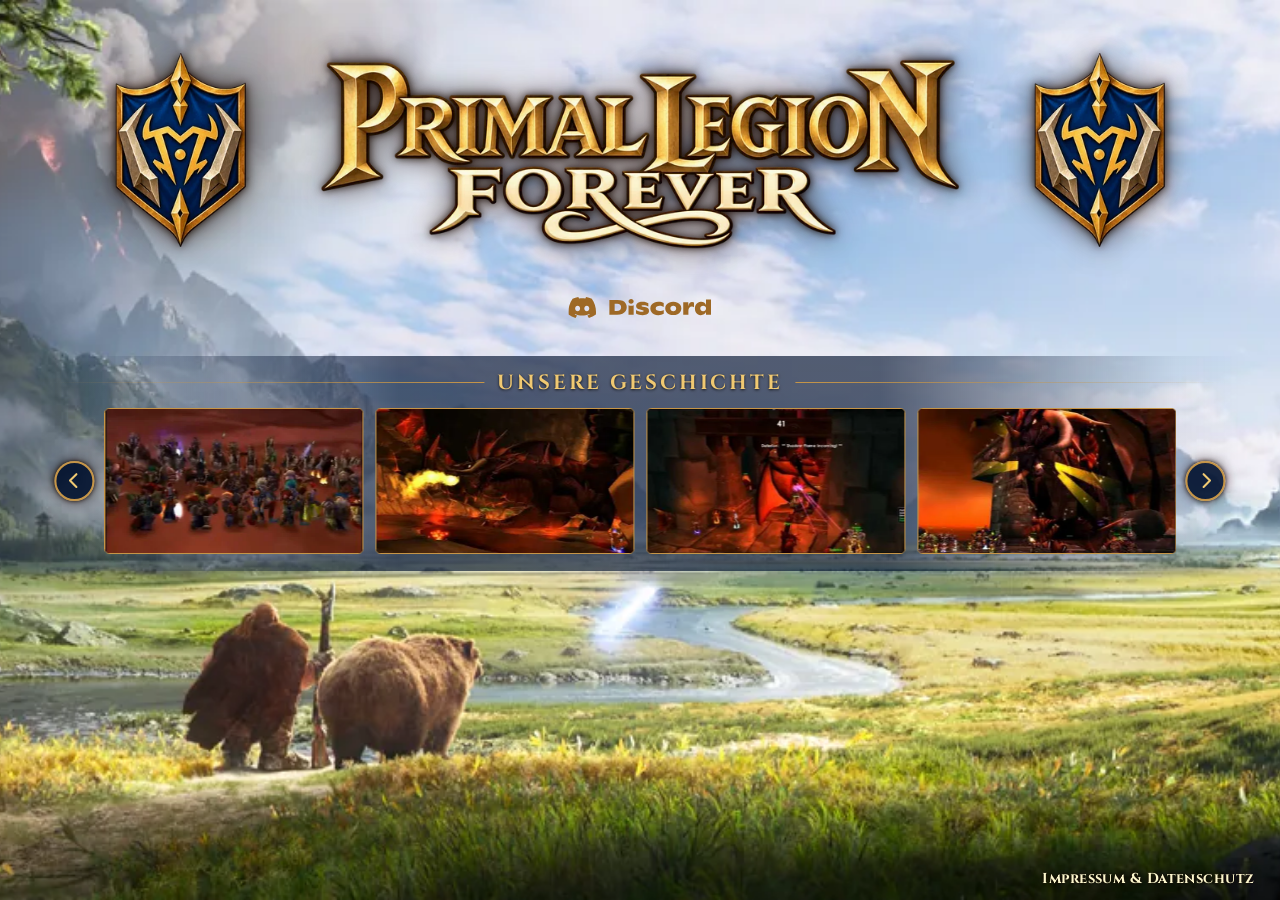
==== commit 8cd021d4: "YT Slider" ====
--- a/website/index.html
+++ b/website/index.html
@@ -80,6 +80,15 @@
                     </a>
                   </li>
                   <li class="origins-item">
+                    <a href="https://www.youtube.com/watch?v=A9Te-oFUQpw" target="_blank" rel="noopener noreferrer">
+                      <picture>
+                        <source type="image/webp" srcset="images/video-A9Te-oFUQpw.webp">
+                        <img src="images/video-A9Te-oFUQpw.jpg" alt="PL Onyxia 2005" width="480" height="270" decoding="async">
+                      </picture>
+                      <span class="origins-caption" aria-hidden="true">PL Onyxia 2005</span>
+                    </a>
+                  </li>
+                  <li class="origins-item">
                     <a href="https://www.youtube.com/watch?v=IfHmNh2KctY" target="_blank" rel="noopener noreferrer">
                       <picture>
                         <source type="image/webp" srcset="images/video-IfHmNh2KctY.webp">
@@ -113,6 +122,15 @@
                         <img src="images/video-A-9yEaQeovA.jpg" alt="PL AQ20 ServerFirst 2006" width="480" height="270" decoding="async">
                       </picture>
                       <span class="origins-caption" aria-hidden="true">PL AQ20 ServerFirst 2006</span>
+                    </a>
+                  </li>
+                  <li class="origins-item">
+                    <a href="https://www.youtube.com/watch?v=s2TPZ3W0y3U" target="_blank" rel="noopener noreferrer">
+                      <picture>
+                        <source type="image/webp" srcset="images/video-s2TPZ3W0y3U.webp">
+                        <img src="images/video-s2TPZ3W0y3U.jpg" alt="PL AQ40 Fankriss-Huhuran 2006" width="480" height="270" decoding="async">
+                      </picture>
+                      <span class="origins-caption" aria-hidden="true">PL AQ40 Fankriss-Huhuran 2006</span>
                     </a>
                   </li>
                   <li class="origins-item">
